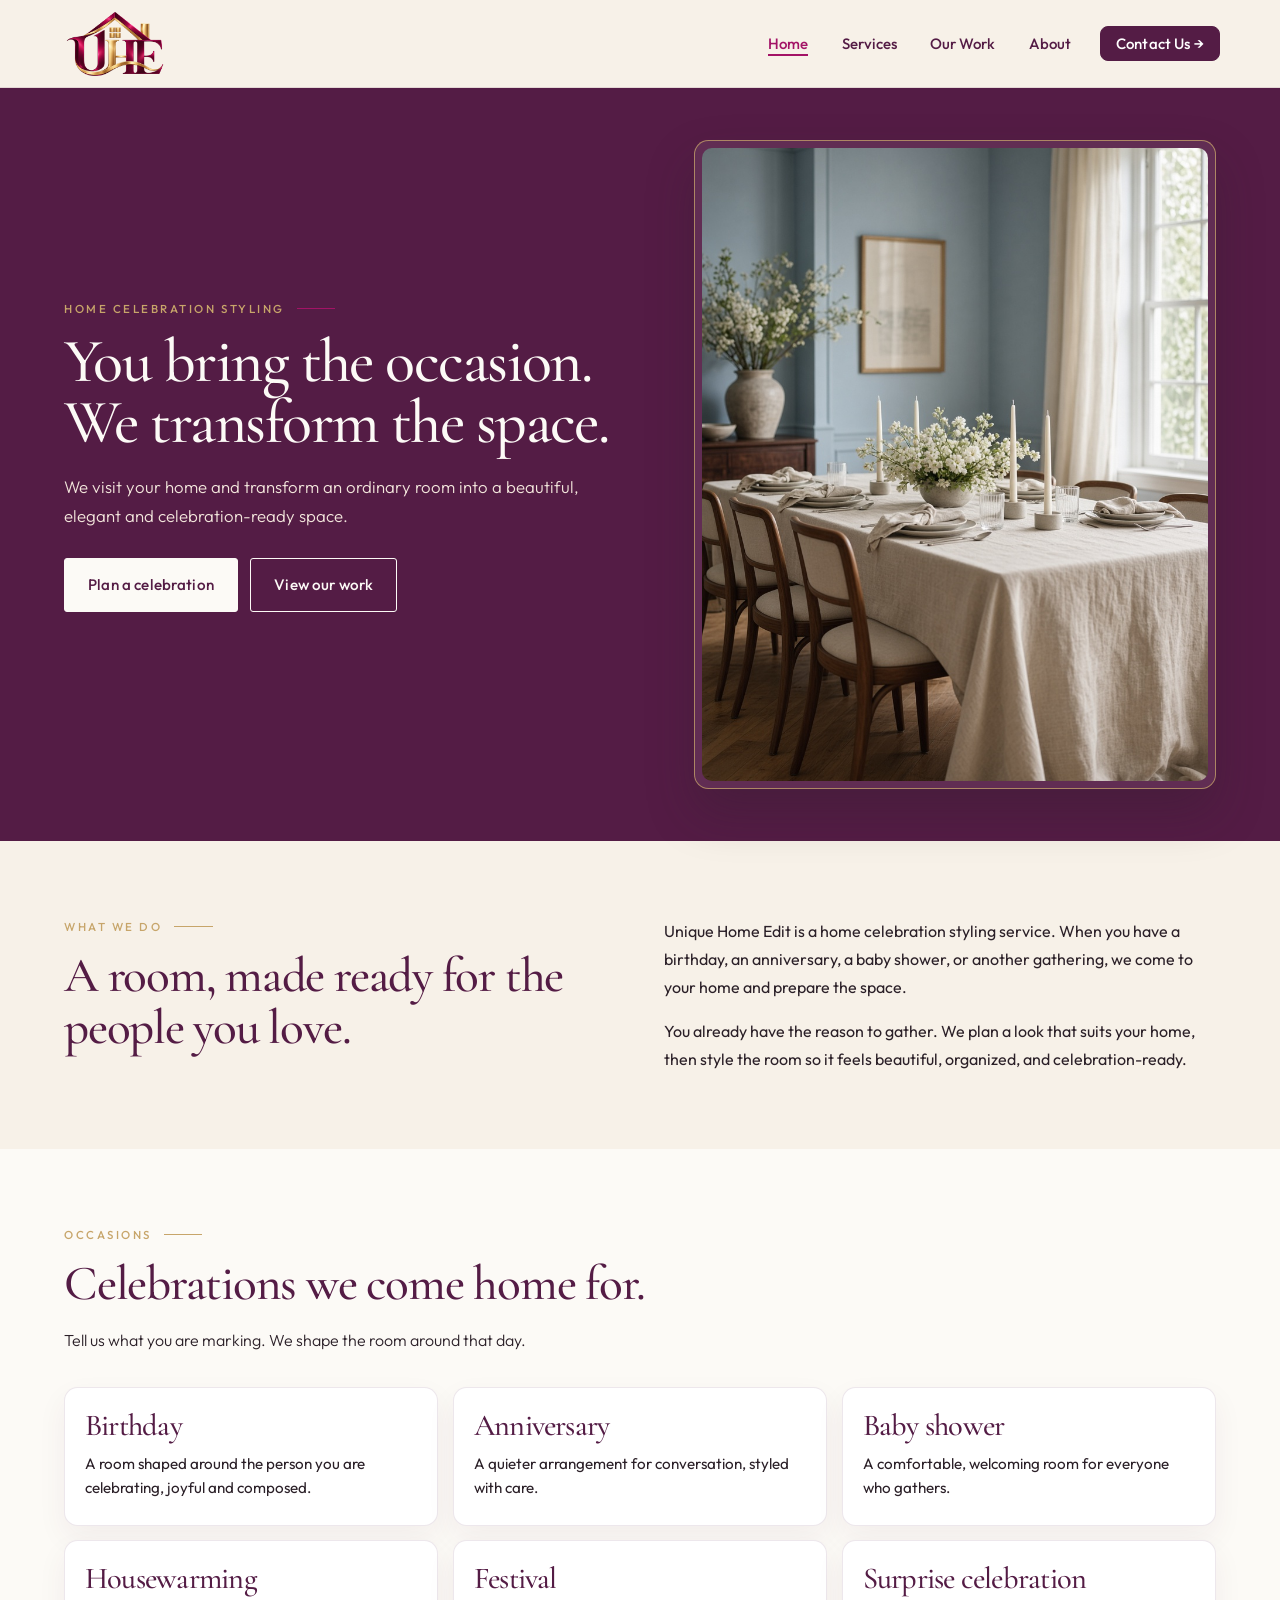
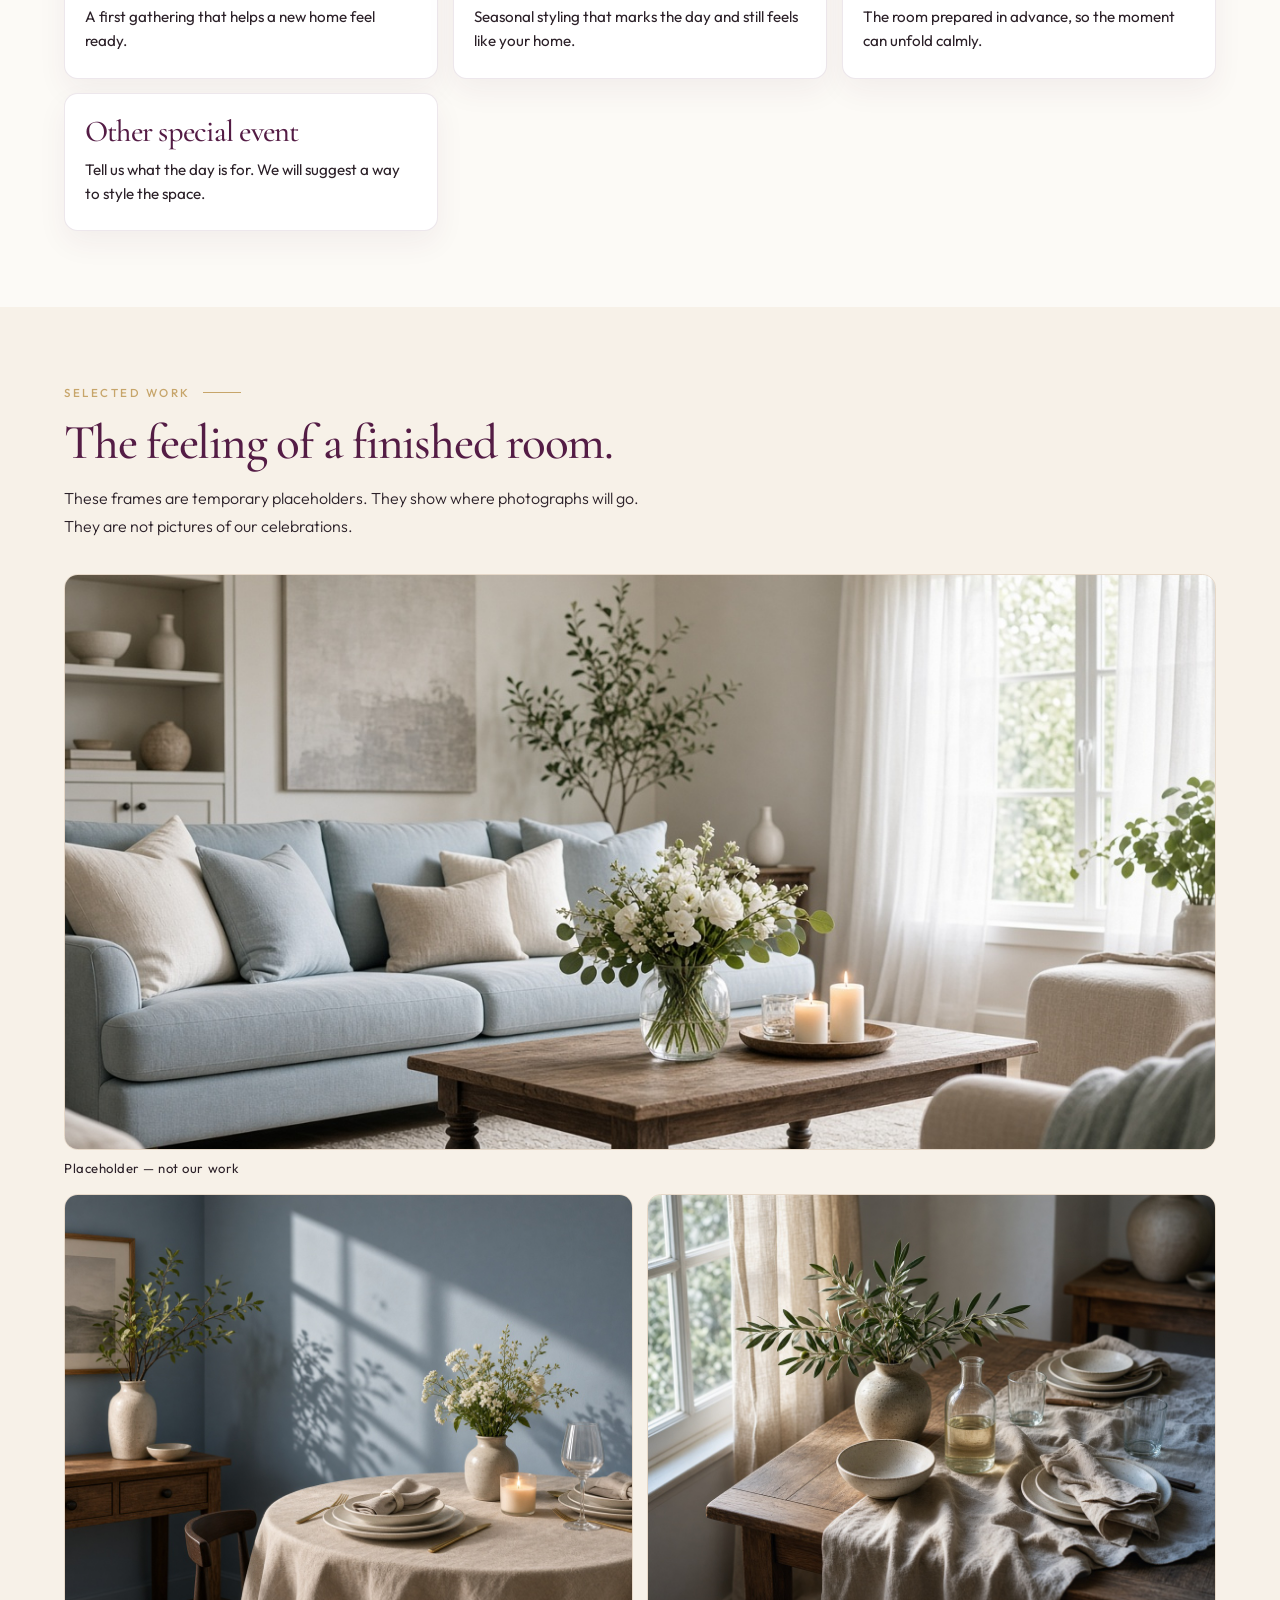
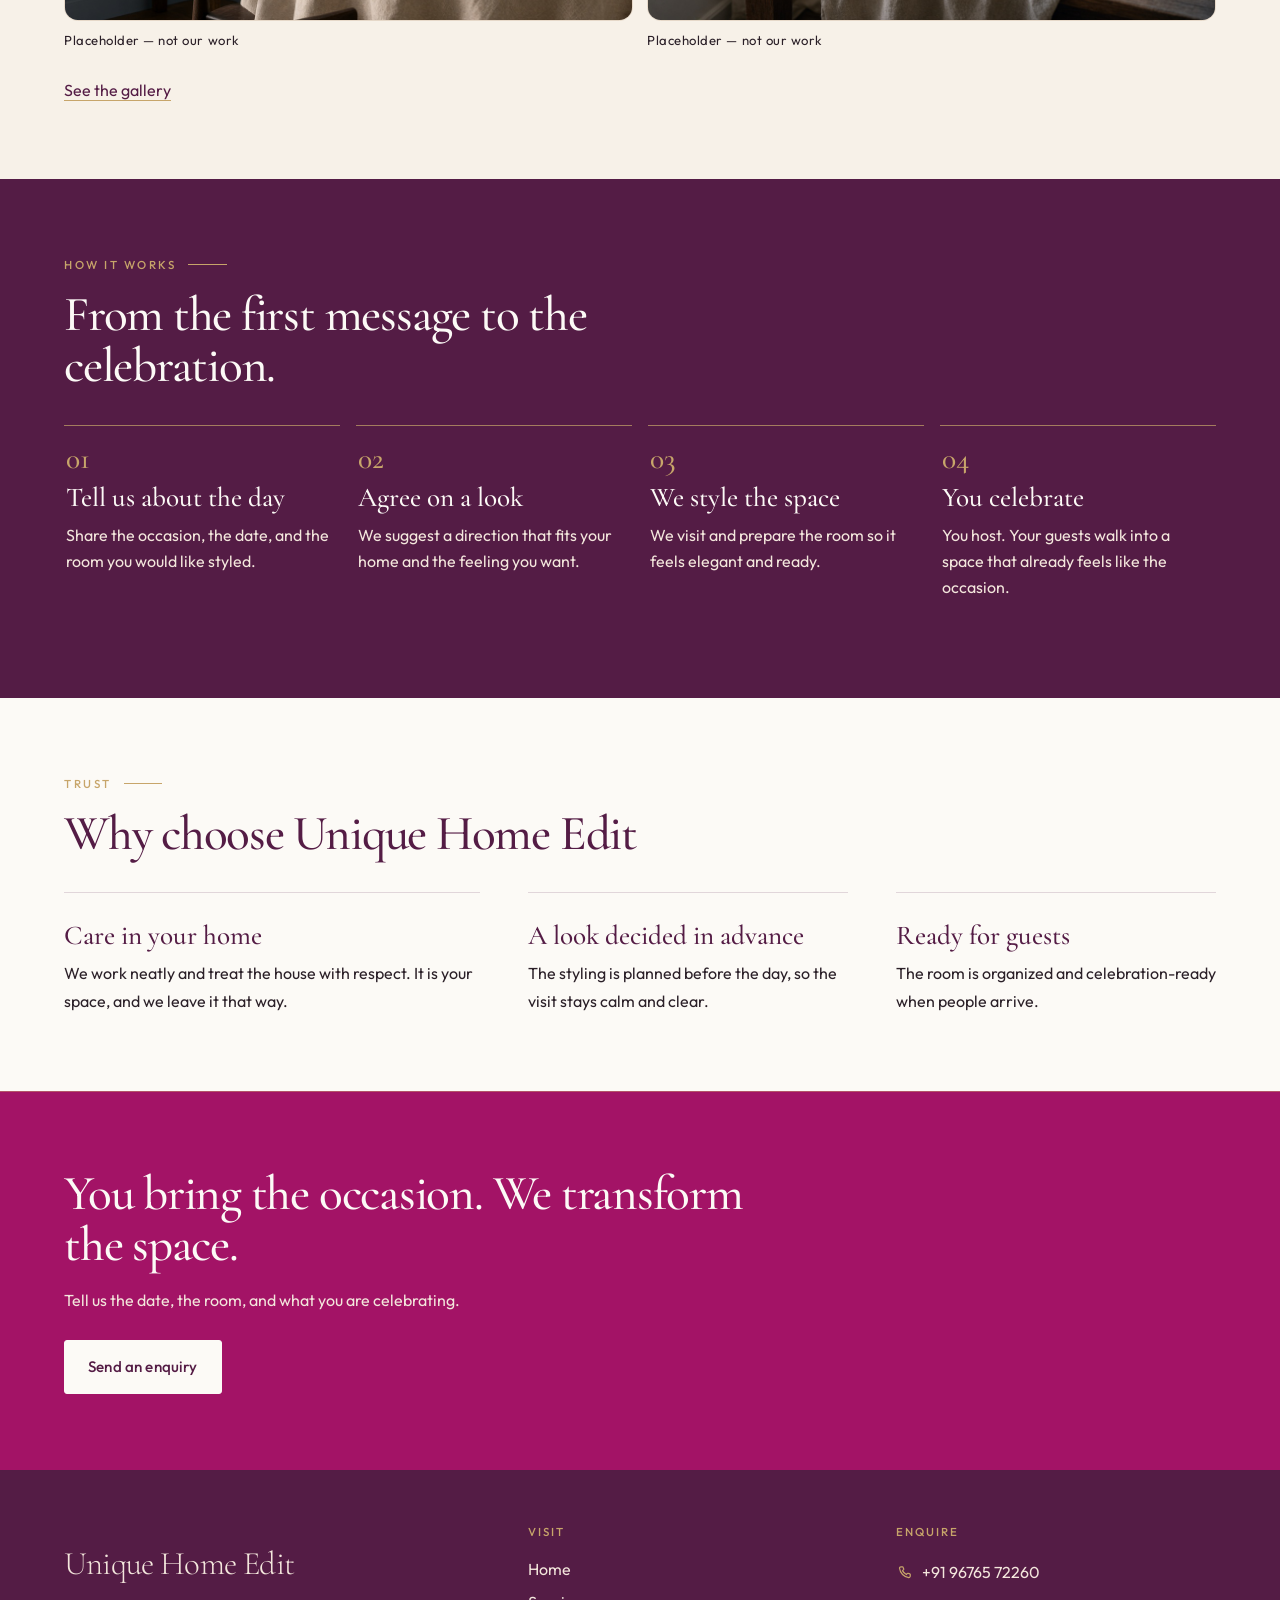
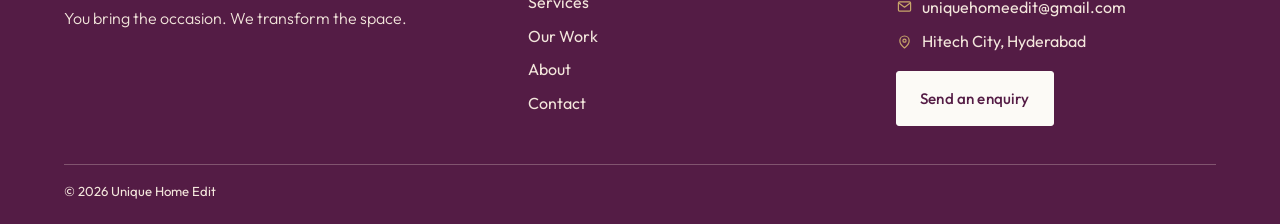
==== index.html @ 1ada2440 "added files." ====
<!DOCTYPE html>
<html lang="en">
<head>
  <meta charset="utf-8">
  <meta name="viewport" content="width=device-width, initial-scale=1">
  <title>Unique Home Edit — Home celebration styling</title>
  <meta name="description" content="Unique Home Edit visits your home and prepares a beautiful, organized space for birthdays, anniversaries, and other celebrations.">
  <meta name="theme-color" content="#541C45">
  <link rel="icon" href="images/brand/favicon.svg" type="image/svg+xml">
  <link rel="preconnect" href="https://fonts.googleapis.com">
  <link rel="preconnect" href="https://fonts.gstatic.com" crossorigin>
  <link href="https://fonts.googleapis.com/css2?family=Cormorant+Garamond:wght@500;600&family=Outfit:wght@300;400;500;600&display=swap" rel="stylesheet">
  <link rel="stylesheet" href="css/styles.css">
</head>
<body>
  <a class="skip-link" href="#main">Skip to content</a>

  <!-- 1. Header -->
  <header class="site-header">
    <div class="wrap header-inner">
      <a href="index.html" class="site-logo-link" aria-label="Unique Home Edit home">
        <img src="images/brand/uhe-logo-transparent.png" alt="Unique Home Edit" class="site-logo">
      </a>
      <button class="menu-toggle" type="button" aria-expanded="false" aria-controls="site-menu">
        <span class="sr-only">Open menu</span>
        <span class="menu-bars" aria-hidden="true"></span>
      </button>
      <nav id="site-menu" class="site-nav" aria-label="Primary">
        <div class="menu-head">
          <span class="menu-label">Menu</span>
          <button class="menu-close" type="button">Close</button>
        </div>
        <a href="index.html" aria-current="page">Home</a>
        <a href="services.html">Services</a>
        <a href="work.html">Our Work</a>
        <a href="about.html">About</a>
        <a href="contact.html" class="btn btn-nav">Contact Us →</a>
      </nav>
    </div>
  </header>

  <main id="main" tabindex="-1">
    <!-- 2. Hero -->
    <section class="hero">
      <div class="wrap hero-grid">
        <div class="hero-copy">
          <p class="eyebrow">Home celebration styling</p>
          <h1>You bring the occasion.<br> We transform the space.</h1>
          <p class="hero-text">We visit your home and transform an ordinary room into a beautiful, elegant and celebration-ready space.</p>
          <div class="hero-actions">
            <a class="btn" href="contact.html">Plan a celebration</a>
            <a class="btn btn-ghost" href="work.html">View our work</a>
          </div>
          <p class="fine-print"></p>
        </div>
        <!-- Temporary placeholder photograph. Replace this file with a real Unique Home Edit image. It is not client work. -->
        <figure class="hero-media">
          <div class="hero-frame">
            <img src="images/hero/hero-placeholder.jpg" width="1200" height="1600" alt="Temporary photograph of a styled dining room. Not a photograph of our work.">
          </div>
        </figure>
      </div>
    </section>

    <!-- 3. What We Do -->
    <section class="section section-white" aria-labelledby="what-heading">
      <div class="wrap split">
        <div>
          <p class="eyebrow">What we do</p>
          <h2 id="what-heading">A room, made ready for the people you love.</h2>
        </div>
        <div class="split-copy">
          <p>Unique Home Edit is a home celebration styling service. When you have a birthday, an anniversary, a baby shower, or another gathering, we come to your home and prepare the space.</p>
          <p>You already have the reason to gather. We plan a look that suits your home, then style the room so it feels beautiful, organized, and celebration-ready.</p>
        </div>
      </div>
    </section>

    <!-- 4. Occasions -->
    <section class="section section-light" aria-labelledby="occasions-heading">
      <div class="wrap">
        <p class="eyebrow">Occasions</p>
        <h2 id="occasions-heading">Celebrations we come home for.</h2>
        <p class="section-intro">Tell us what you are marking. We shape the room around that day.</p>
        <div class="card-grid">
          <a class="occasion-card" href="services.html#birthday">
            <h3>Birthday</h3>
            <p>A room shaped around the person you are celebrating, joyful and composed.</p>
          </a>
          <a class="occasion-card" href="services.html#anniversary">
            <h3>Anniversary</h3>
            <p>A quieter arrangement for conversation, styled with care.</p>
          </a>
          <a class="occasion-card" href="services.html#baby-shower">
            <h3>Baby shower</h3>
            <p>A comfortable, welcoming room for everyone who gathers.</p>
          </a>
          <a class="occasion-card" href="services.html#housewarming">
            <h3>Housewarming</h3>
            <p>A first gathering that helps a new home feel ready.</p>
          </a>
          <a class="occasion-card" href="services.html#festival">
            <h3>Festival</h3>
            <p>Seasonal styling that marks the day and still feels like your home.</p>
          </a>
          <a class="occasion-card" href="services.html#surprise">
            <h3>Surprise celebration</h3>
            <p>The room prepared in advance, so the moment can unfold calmly.</p>
          </a>
          <a class="occasion-card" href="services.html#other">
            <h3>Other special event</h3>
            <p>Tell us what the day is for. We will suggest a way to style the space.</p>
          </a>
        </div>
      </div>
    </section>

    <!-- 5. Selected Work -->
    <section class="section section-warm" aria-labelledby="work-heading">
      <div class="wrap">
        <p class="eyebrow">Selected work</p>
        <h2 id="work-heading">The feeling of a finished room.</h2>
        <p class="section-intro">These frames are temporary placeholders. They show where photographs will go. They are not pictures of our celebrations.</p>
        <div class="work-grid feature-grid">
          <figure class="work-card feature">
            <img src="images/gallery/gallery-01.jpg" width="1600" height="900" alt="Temporary photograph of a styled living room. Not a photograph of our work.">
            <figcaption>Placeholder — not our work</figcaption>
          </figure>
          <figure class="work-card">
            <img src="images/gallery/gallery-02.jpg" width="1600" height="1200" alt="Temporary photograph of a styled table. Not a photograph of our work.">
            <figcaption>Placeholder — not our work</figcaption>
          </figure>
          <figure class="work-card">
            <img src="images/gallery/gallery-03.jpg" width="1600" height="1200" alt="Temporary photograph of a styled table by a window. Not a photograph of our work.">
            <figcaption>Placeholder — not our work</figcaption>
          </figure>
        </div>
        <p class="section-link"><a href="work.html">See the gallery</a></p>
      </div>
    </section>

    <!-- 6. How It Works -->
    <section class="section section-navy" id="how-it-works" aria-labelledby="process-heading">
      <div class="wrap">
        <p class="eyebrow">How it works</p>
        <h2 id="process-heading">From the first message to the celebration.</h2>
        <ol class="steps">
          <li>
            <span class="step-num">01</span>
            <h3>Tell us about the day</h3>
            <p>Share the occasion, the date, and the room you would like styled.</p>
          </li>
          <li>
            <span class="step-num">02</span>
            <h3>Agree on a look</h3>
            <p>We suggest a direction that fits your home and the feeling you want.</p>
          </li>
          <li>
            <span class="step-num">03</span>
            <h3>We style the space</h3>
            <p>We visit and prepare the room so it feels elegant and ready.</p>
          </li>
          <li>
            <span class="step-num">04</span>
            <h3>You celebrate</h3>
            <p>You host. Your guests walk into a space that already feels like the occasion.</p>
          </li>
        </ol>
      </div>
    </section>

    <!-- 7. Why Choose Unique Home Edit -->
    <section class="section section-ice" aria-labelledby="why-heading">
      <div class="wrap">
        <p class="eyebrow">Trust</p>
        <h2 id="why-heading">Why choose Unique Home Edit</h2>
        <div class="reasons">
          <article class="reason">
            <h3>Care in your home</h3>
            <p>We work neatly and treat the house with respect. It is your space, and we leave it that way.</p>
          </article>
          <article class="reason">
            <h3>A look decided in advance</h3>
            <p>The styling is planned before the day, so the visit stays calm and clear.</p>
          </article>
          <article class="reason">
            <h3>Ready for guests</h3>
            <p>The room is organized and celebration-ready when people arrive.</p>
          </article>
        </div>
      </div>
    </section>

    <!-- 8. Closing call to action -->
    <section class="cta" aria-labelledby="cta-heading">
      <div class="wrap">
        <h2 id="cta-heading">You bring the occasion. We transform the space.</h2>
        <p>Tell us the date, the room, and what you are celebrating.</p>
        <a class="btn btn-light" href="contact.html">Send an enquiry</a>
      </div>
    </section>
  </main>

  <!-- 9. Footer -->
  <footer class="site-footer">
    <div class="wrap footer-grid">
      <div class="footer-brand">
        <p class="footer-name">Unique Home Edit</p>
        <p>You bring the occasion. We transform the space.</p>
      </div>
      <div>
        <p class="footer-heading">Visit</p>
        <ul class="footer-links">
          <li><a href="index.html">Home</a></li>
          <li><a href="services.html">Services</a></li>
          <li><a href="work.html">Our Work</a></li>
          <li><a href="about.html">About</a></li>
          <li><a href="contact.html">Contact</a></li>
        </ul>
      </div>
      <div>
        <p class="footer-heading">Enquire</p>
        <ul class="contact-placeholders">
          <li class="contact-phone"><a href="tel:+919676572260">+91 96765 72260</a></li>
          <li class="contact-email"><a href="mailto:uniquehomeedit@gmail.com">uniquehomeedit@gmail.com</a></li>
          <li class="contact-place">Hitech City, Hyderabad</li>
        </ul>
        <a class="btn" href="contact.html">Send an enquiry</a>
      </div>
    </div>
    <div class="wrap footer-base">© 2026 Unique Home Edit</div>
  </footer>

  <script src="js/main.js"></script>
</body>
</html>
---- css/styles.css ----
/*
  Unique Home Edit
  Warm floral palette.

  Deep plum carries the hero, process, and footer.
  Warm cream and soft ivory hold the reading sections.
  Magenta is the accent for buttons, the closing band, and active links.
  Champagne gold stays small: labels, lines, and highlights.
*/

:root {
  --primary-magenta: #A31366;
  --deep-plum: #541C45;
  --secondary-plum: #7B285E;
  --warm-cream: #F7F1E8;
  --soft-ivory: #FCFAF6;
  --dark-text: #2B2028;
  --champagne-gold: #C7A56A;
  --magenta: #a31366;
  --plum: #541c45;
  --plum-mid: #7b285e;
  --berry: #b83b83;
  --cream: #f7f1e8;
  --ivory: #fcfaf6;
  --ink: #2b2028;
  --gold: #c7a56a;
  --sage: #7f9278;
  --white: #ffffff;
  --line: #e6d8c8;
  --on-dark: #fcfaf6;
  --on-dark-muted: #f3e6dc;
  --navy: var(--plum);
  --royal: var(--magenta);
  --dusty: var(--plum-mid);
  --light: var(--on-dark-muted);
  --ice: var(--ivory);
  --warm: var(--cream);
  --hover: var(--plum-mid);
  --slate: var(--plum-mid);
  --powder: var(--line);
  --mist: var(--ivory);
  --muted: var(--ink);
  --serif: "Cormorant Garamond", Georgia, "Times New Roman", serif;
  --sans: Outfit, "Segoe UI", sans-serif;
  --max: 72rem;
  --header: 4.75rem;
  --radius: 0.9rem;
  color-scheme: light;
}

*,
*::before,
*::after {
  box-sizing: border-box;
}

html {
  scroll-behavior: smooth;
}

body {
  margin: 0;
  background: var(--warm);
  color: var(--ink);
  font-family: var(--sans);
  font-size: 1rem;
  font-weight: 400;
  line-height: 1.65;
}

body.menu-open {
  overflow: hidden;
}

img {
  max-width: 100%;
  height: auto;
  display: block;
  background: var(--mist);
}

h1,
h2,
h3,
p,
figure,
ul {
  margin: 0;
}

button,
input,
select,
textarea {
  font: inherit;
}

button {
  cursor: pointer;
}

a {
  color: inherit;
}

:focus-visible {
  outline: 2px solid var(--gold);
  outline-offset: 3px;
}

::selection {
  background: var(--plum);
  color: var(--ivory);
}

[id] {
  scroll-margin-top: 5.75rem;
}

.skip-link {
  position: absolute;
  left: 1rem;
  top: -3rem;
  z-index: 100;
  padding: 0.5rem 0.8rem;
  background: var(--white);
  color: var(--navy);
}

.skip-link:focus {
  top: 0.75rem;
}

.sr-only {
  position: absolute;
  width: 1px;
  height: 1px;
  padding: 0;
  margin: -1px;
  overflow: hidden;
  clip: rect(0, 0, 0, 0);
  white-space: nowrap;
  border: 0;
}

.wrap {
  width: min(var(--max), calc(100% - 2.5rem));
  margin-inline: auto;
}

.eyebrow {
  display: flex;
  align-items: center;
  gap: 0.75rem;
  margin-bottom: 0.9rem;
  color: var(--gold);
  font-size: 0.72rem;
  font-weight: 500;
  letter-spacing: 0.22em;
  text-transform: uppercase;
}

.eyebrow::after {
  content: "";
  width: 2.4rem;
  height: 1px;
  background: var(--gold);
}

h1,
h2,
.occasion-card h3,
.step-num,
.footer-name {
  font-family: var(--serif);
  font-weight: 500;
  letter-spacing: -0.025em;
  color: var(--navy);
}

/* Header */

.site-header {
  position: sticky;
  top: 0;
  z-index: 40;
  height: 72px;
  background: var(--warm-cream);
  border-bottom: 1px solid rgba(84, 28, 69, 0.12);
}

.site-header .wrap {
  width: 100%;
  height: 100%;
  padding-inline: 1.25rem;
}

.header-inner {
  display: flex;
  align-items: center;
  justify-content: space-between;
  gap: 1.5rem;
  height: 100%;
  padding-block: 0;
}

.site-logo-link {
  display: flex;
  align-items: center;
  flex-shrink: 0;
  background: transparent;
  text-decoration: none;
}

.site-logo {
  width: 75px;
  height: 58px;
  display: block;
  object-fit: contain;
  object-position: center;
  background: transparent;
  border: 0;
  padding: 0;
  margin: 0;
}

.menu-toggle,
.menu-close {
  display: inline-flex;
  align-items: center;
  justify-content: center;
  min-width: 44px;
  min-height: 44px;
  padding: 0.4rem;
  border: 0;
  background: transparent;
  color: var(--navy);
}

.menu-bars,
.menu-bars::before,
.menu-bars::after {
  display: block;
  width: 22px;
  height: 1.5px;
  background: var(--navy);
  position: relative;
}

.menu-bars::before,
.menu-bars::after {
  content: "";
  position: absolute;
  left: 0;
}

.menu-bars::before {
  top: -7px;
}

.menu-bars::after {
  top: 7px;
}

.menu-toggle[aria-expanded="true"] .menu-bars {
  background: transparent;
}

.menu-toggle[aria-expanded="true"] .menu-bars::before {
  top: 0;
  transform: rotate(45deg);
}

.menu-toggle[aria-expanded="true"] .menu-bars::after {
  top: 0;
  transform: rotate(-45deg);
}

.site-nav {
  position: fixed;
  inset: 0;
  z-index: 80;
  display: flex;
  flex-direction: column;
  gap: 0.15rem;
  padding: 1rem 1.5rem 2.5rem;
  background: var(--ivory);
  transform: translateX(100%);
  visibility: hidden;
  overflow-y: auto;
}

.site-nav.is-open {
  transform: none;
  visibility: visible;
}

.menu-head {
  display: flex;
  align-items: center;
  justify-content: space-between;
  margin-bottom: 1.25rem;
  padding-bottom: 0.85rem;
  border-bottom: 1px solid var(--line);
}

.menu-label {
  color: var(--navy);
  font-family: var(--sans);
  font-size: 0.8rem;
  font-weight: 500;
  letter-spacing: 0.04em;
}

.site-nav a {
  position: relative;
  padding: 0.8rem 0;
  color: var(--deep-plum);
  font-family: var(--sans);
  font-size: 1.05rem;
  font-weight: 500;
  line-height: 1.2;
  letter-spacing: 0;
  text-decoration: none;
  text-transform: none;
  transition: background-color 200ms ease, color 200ms ease, border-color 200ms ease;
}

.site-nav a:not(.btn) {
  width: fit-content;
  padding: 0.42rem 0.85rem;
  border-radius: 8px;
  background: transparent;
  color: var(--deep-plum);
}

.site-nav a[aria-current="page"]:not(.btn) {
  color: var(--primary-magenta);
  background: transparent;
}

.site-nav a[aria-current="page"]:not(.btn)::after {
  content: "";
  position: absolute;
  left: 0.85rem;
  right: 0.85rem;
  bottom: 0.22rem;
  height: 1.5px;
  background: var(--primary-magenta);
}

.site-nav a:not(.btn):hover,
.site-nav a:not(.btn):focus-visible,
.site-nav a[aria-current="page"]:not(.btn):hover,
.site-nav a[aria-current="page"]:not(.btn):focus-visible {
  background: var(--primary-magenta);
  color: #ffffff;
}

.site-nav a[aria-current="page"]:not(.btn):hover::after,
.site-nav a[aria-current="page"]:not(.btn):focus-visible::after {
  background: transparent;
}

.site-nav a.btn,
.site-nav a.btn[aria-current="page"] {
  width: 100%;
  min-height: 0;
  margin-top: 1.25rem;
  padding: 0.55rem 0.95rem;
  border-color: var(--deep-plum);
  border-radius: 8px;
  background: var(--deep-plum);
  color: #ffffff;
  font-family: var(--sans);
  font-size: 15px;
  font-weight: 500;
  line-height: 1.2;
  letter-spacing: 0.01em;
  text-transform: none;
}

.site-nav a.btn:hover,
.site-nav a.btn:focus-visible {
  border-color: var(--primary-magenta);
  background: var(--primary-magenta);
  color: #ffffff;
}

/* Buttons */

.btn {
  display: inline-flex;
  align-items: center;
  justify-content: center;
  min-height: 48px;
  padding: 0.85rem 1.45rem;
  border: 1px solid var(--magenta);
  border-radius: 3px;
  background: var(--magenta);
  color: var(--ivory);
  font-size: 0.95rem;
  font-weight: 500;
  letter-spacing: 0.01em;
  text-decoration: none;
  text-transform: none;
  transition: background 0.2s ease, color 0.2s ease, border-color 0.2s ease;
}

.btn:hover {
  background: var(--plum-mid);
  border-color: var(--plum-mid);
  color: var(--ivory);
}

.btn-ghost {
  background: transparent;
  color: var(--plum);
  border-color: var(--plum);
}

.btn-ghost:hover {
  background: var(--plum);
  border-color: var(--plum);
  color: var(--ivory);
}

.btn-light {
  background: var(--ivory);
  color: var(--plum);
  border-color: var(--ivory);
}

.btn-light:hover {
  background: var(--gold);
  color: var(--plum);
  border-color: var(--gold);
}

.btn-nav {
  min-height: 42px;
  padding: 0.55rem 1rem;
}

/* Hero */

.hero {
  padding: 2.5rem 0 3rem;
  background: var(--plum);
  color: var(--ivory);
}

.hero .eyebrow::after {
  background: var(--magenta);
}

.hero-grid {
  display: grid;
  gap: 1.75rem;
}

.hero h1 {
  max-width: 11em;
  color: var(--ivory);
  font-size: clamp(2.35rem, 4.4vw + 0.35rem, 4.15rem);
  line-height: 0.98;
}

.hero-text {
  max-width: 34rem;
  margin-top: 1.15rem;
  color: var(--on-dark-muted);
  font-size: 1.05rem;
  font-weight: 300;
  line-height: 1.75;
}

.hero .fine-print {
  color: var(--light);
}

.hero .btn {
  background: var(--ivory);
  border-color: var(--ivory);
  color: var(--plum);
}

.hero .btn:hover {
  background: var(--gold);
  border-color: var(--gold);
  color: var(--plum);
}

.hero .btn-ghost {
  background: transparent;
  border-color: var(--ivory);
  color: var(--ivory);
}

.hero .btn-ghost:hover {
  background: var(--ivory);
  border-color: var(--ivory);
  color: var(--plum);
}

.hero-actions {
  display: flex;
  flex-wrap: wrap;
  gap: 0.75rem;
  margin-top: 1.7rem;
}

.fine-print,
.notice {
  color: var(--muted);
  font-size: 0.92rem;
  line-height: 1.6;
}

.fine-print {
  margin-top: 1.15rem;
  font-size: 0.8rem;
}

.hero-frame {
  padding: 0.45rem;
  border: 1px solid rgba(199, 165, 106, 0.75);
  border-radius: var(--radius);
  background: rgba(252, 250, 246, 0.08);
  box-shadow: 0 24px 48px rgba(43, 32, 40, 0.28);
}

.hero-frame img {
  width: 100%;
  aspect-ratio: 4 / 5;
  object-fit: cover;
  border-radius: calc(var(--radius) - 0.28rem);
  background: var(--plum);
}

/* Sections */

.section {
  padding: 4.25rem 0;
}

.section-white {
  background: var(--cream);
}

.section-light {
  background: var(--ivory);
}

.section-ice {
  background: var(--ivory);
}

.section-warm {
  background: var(--cream);
}

.section-mist {
  background: var(--ivory);
}

.section-powder {
  background: var(--ivory);
}

.section-navy {
  background: var(--plum);
  color: var(--ivory);
}

.section h2,
.page-hero h1,
.cta h2 {
  max-width: 14em;
  font-size: clamp(2.2rem, 2.4vw + 1.15rem, 3.6rem);
  line-height: 1.04;
}

.section-intro,
.lede,
.split-copy p,
.prose p,
.reason p,
.service-item p,
.cta p {
  color: var(--muted);
  line-height: 1.75;
}

.section-intro,
.lede {
  max-width: 38rem;
  margin-top: 1rem;
  font-weight: 300;
}

.split,
.about-layout,
.contact-layout {
  display: grid;
  gap: 1.5rem;
}

.split-copy p + p,
.prose p + p {
  margin-top: 1rem;
}

.section-link {
  margin-top: 1.6rem;
}

.section-link a,
.text-link {
  color: var(--navy);
  text-underline-offset: 0.25em;
  text-decoration-color: var(--gold);
}

/* Occasion cards */

.card-grid,
.reasons,
.steps,
.work-grid {
  display: grid;
  gap: 0.9rem;
  margin-top: 2.1rem;
}

.occasion-card {
  display: block;
  min-height: 100%;
  padding: 1.4rem 1.25rem 1.5rem;
  border: 1px solid rgba(84, 28, 69, 0.1);
  border-radius: 0.85rem;
  background: var(--white);
  text-decoration: none;
  box-shadow: 0 12px 30px rgba(84, 28, 69, 0.06);
}

.occasion-card h3 {
  font-size: 1.9rem;
  line-height: 1.05;
}

.occasion-card p {
  margin-top: 0.6rem;
  color: var(--muted);
  font-size: 0.95rem;
  line-height: 1.6;
}

.occasion-card:hover,
.service-item:hover {
  border-color: var(--magenta);
}

.work-card img {
  transition: border-color 0.2s ease, box-shadow 0.2s ease;
}

.work-card:hover img {
  border-color: var(--plum-mid);
  box-shadow: 0 16px 34px rgba(84, 28, 69, 0.16);
}

/* Selected work */

.work-card img,
.service-item img,
.about-layout img {
  width: 100%;
  aspect-ratio: 4 / 3;
  object-fit: cover;
  border: 1px solid var(--powder);
  border-radius: 0.85rem;
  background: var(--mist);
}

.work-card figcaption,
.about-layout figcaption {
  margin-top: 0.55rem;
  color: var(--muted);
  font-size: 0.82rem;
  letter-spacing: 0.04em;
}

.callout {
  max-width: 42rem;
  margin-top: 1.35rem;
  padding: 1rem 1.15rem;
  border: 1px solid var(--powder);
  border-left: 2px solid var(--gold);
  border-radius: 0.7rem;
  background: var(--white);
  color: var(--muted);
  line-height: 1.65;
}

.callout strong {
  color: var(--navy);
  font-weight: 500;
}

/* How it works */

.steps {
  list-style: none;
  padding: 0;
}

.section-navy .steps li {
  padding: 1.15rem 0.15rem 0.35rem;
  border-top: 1px solid rgba(199, 165, 106, 0.7);
  background: transparent;
}

.section-navy h2,
.section-navy .steps h3 {
  color: var(--ivory);
}

.section-navy .eyebrow {
  color: var(--gold);
}

.section-navy .steps p {
  color: var(--light);
}

.step-num {
  display: block;
  color: var(--gold);
  font-size: 1.85rem;
  line-height: 1;
}

.steps h3,
.reason h3,
.service-item h2,
.prose h2 {
  margin-top: 0.55rem;
  font-family: var(--serif);
  font-size: 1.7rem;
  font-weight: 500;
  line-height: 1.15;
  color: var(--navy);
}

.steps p,
.reason p {
  margin-top: 0.5rem;
}

/* Why choose us */

.section-ice h2,
.section-ice h3 {
  color: var(--navy);
}

.section-ice .reason {
  padding-top: 1.1rem;
  border-top: 1px solid rgba(84, 28, 69, 0.16);
}

.section-ice .reason p {
  color: var(--ink);
}

/* Closing invitation */

.cta {
  padding: 4.5rem 0;
  border-top: 1px solid rgba(199, 165, 106, 0.45);
  background: var(--magenta);
  color: var(--ivory);
}

.cta h2 {
  color: var(--ivory);
}

.cta p {
  max-width: 32rem;
  margin-top: 1rem;
  color: var(--light);
}

.cta .btn {
  margin-top: 1.6rem;
}

/* Inner pages */

.page-hero {
  padding: 3.6rem 0 3.2rem;
  background: var(--plum);
  color: var(--ivory);
}

.page-hero h1 {
  max-width: 12em;
  color: var(--ivory);
}

.page-hero .lede {
  color: var(--light);
}

.tight {
  padding-top: 1.75rem;
}

.service-list {
  margin-top: 1.5rem;
}

.service-item {
  display: grid;
  gap: 1rem;
  padding: 1.5rem 0;
  border-top: 1px solid var(--powder);
}

.include-list {
  margin-top: 0.8rem;
  padding-left: 1.15rem;
  color: var(--muted);
  line-height: 1.8;
}

.about-layout {
  padding-bottom: 1rem;
}

.prose h2,
.service-item h2 {
  max-width: none;
}

.prose h2 {
  margin-top: 2rem;
}

/* Contact */

.contact-note {
  max-width: 34rem;
  margin-top: 1rem;
  color: var(--muted);
  line-height: 1.7;
}

.contact-placeholders {
  display: grid;
  gap: 0.7rem;
  margin-top: 1.25rem;
  padding: 0;
  list-style: none;
}

.contact-placeholders li {
  display: flex;
  align-items: flex-start;
  gap: 0.6rem;
  line-height: 1.45;
}

.contact-placeholders a {
  color: inherit;
  text-decoration: none;
}

.contact-placeholders a:hover {
  color: var(--gold);
}

.contact-placeholders li::before {
  content: "";
  width: 1.05rem;
  height: 1.05rem;
  margin-top: 0.18rem;
  flex-shrink: 0;
  background: var(--gold);
}

.contact-phone::before {
  -webkit-mask: url("data:image/svg+xml,%3Csvg xmlns='http://www.w3.org/2000/svg' viewBox='0 0 24 24' fill='none' stroke='%23000' stroke-width='1.7' stroke-linecap='round' stroke-linejoin='round'%3E%3Cpath d='M7 4h2.2c.4 0 .7.3.8.6l.9 2.4a1 1 0 0 1-.2 1L9.2 9.4a12 12 0 0 0 5.4 5.4l1.4-1.5a1 1 0 0 1 1-.2l2.4.9c.3.1.6.4.6.8V17a2 2 0 0 1-2.1 2A15 15 0 0 1 5 6.1 2 2 0 0 1 7 4z'/%3E%3C/svg%3E") center / contain no-repeat;
  mask: url("data:image/svg+xml,%3Csvg xmlns='http://www.w3.org/2000/svg' viewBox='0 0 24 24' fill='none' stroke='%23000' stroke-width='1.7' stroke-linecap='round' stroke-linejoin='round'%3E%3Cpath d='M7 4h2.2c.4 0 .7.3.8.6l.9 2.4a1 1 0 0 1-.2 1L9.2 9.4a12 12 0 0 0 5.4 5.4l1.4-1.5a1 1 0 0 1 1-.2l2.4.9c.3.1.6.4.6.8V17a2 2 0 0 1-2.1 2A15 15 0 0 1 5 6.1 2 2 0 0 1 7 4z'/%3E%3C/svg%3E") center / contain no-repeat;
}

.contact-email::before {
  -webkit-mask: url("data:image/svg+xml,%3Csvg xmlns='http://www.w3.org/2000/svg' viewBox='0 0 24 24' fill='none' stroke='%23000' stroke-width='1.7' stroke-linecap='round' stroke-linejoin='round'%3E%3Crect x='3.5' y='5.5' width='17' height='13' rx='1.5'/%3E%3Cpath d='M4 7l8 6 8-6'/%3E%3C/svg%3E") center / contain no-repeat;
  mask: url("data:image/svg+xml,%3Csvg xmlns='http://www.w3.org/2000/svg' viewBox='0 0 24 24' fill='none' stroke='%23000' stroke-width='1.7' stroke-linecap='round' stroke-linejoin='round'%3E%3Crect x='3.5' y='5.5' width='17' height='13' rx='1.5'/%3E%3Cpath d='M4 7l8 6 8-6'/%3E%3C/svg%3E") center / contain no-repeat;
}

.contact-place::before {
  -webkit-mask: url("data:image/svg+xml,%3Csvg xmlns='http://www.w3.org/2000/svg' viewBox='0 0 24 24' fill='none' stroke='%23000' stroke-width='1.7' stroke-linecap='round' stroke-linejoin='round'%3E%3Cpath d='M12 21s6.5-5.2 6.5-10.2A6.5 6.5 0 0 0 5.5 10.8C5.5 15.8 12 21 12 21z'/%3E%3Ccircle cx='12' cy='10.8' r='2.2'/%3E%3C/svg%3E") center / contain no-repeat;
  mask: url("data:image/svg+xml,%3Csvg xmlns='http://www.w3.org/2000/svg' viewBox='0 0 24 24' fill='none' stroke='%23000' stroke-width='1.7' stroke-linecap='round' stroke-linejoin='round'%3E%3Cpath d='M12 21s6.5-5.2 6.5-10.2A6.5 6.5 0 0 0 5.5 10.8C5.5 15.8 12 21 12 21z'/%3E%3Ccircle cx='12' cy='10.8' r='2.2'/%3E%3C/svg%3E") center / contain no-repeat;
}

.placeholder-tag {
  display: inline-block;
  margin-right: 0.45rem;
  padding: 0.12rem 0.4rem;
  border: 1px solid var(--gold);
  color: var(--gold);
  font-size: 0.66rem;
  font-weight: 500;
  letter-spacing: 0.14em;
  text-transform: uppercase;
  vertical-align: middle;
}

.form-card {
  padding: 1.25rem;
  border: 1px solid var(--powder);
  border-radius: 0.9rem;
  background: var(--white);
  box-shadow: 0 16px 40px rgba(84, 28, 69, 0.06);
}

.form-help {
  margin-bottom: 1.15rem;
  color: var(--muted);
  font-size: 0.92rem;
  line-height: 1.6;
}

.field {
  margin-bottom: 0.9rem;
}

.field label {
  display: block;
  margin-bottom: 0.35rem;
  color: var(--slate);
  font-size: 0.82rem;
  letter-spacing: 0.04em;
}

.field input,
.field select,
.field textarea {
  width: 100%;
  padding: 0.85rem 0.9rem;
  border: 1px solid var(--line);
  border-radius: 0.45rem;
  background: var(--ivory);
  color: var(--ink);
  font-size: 1rem;
}

.field input:focus,
.field select:focus,
.field textarea:focus {
  outline: 2px solid var(--magenta);
  outline-offset: 1px;
  border-color: var(--magenta);
}

.field textarea {
  min-height: 140px;
  resize: vertical;
}

.field input[aria-invalid="true"],
.field select[aria-invalid="true"] {
  border-color: #6e2438;
}

.field-error {
  min-height: 1.15rem;
  margin-top: 0.28rem;
  color: #6e2438;
  font-size: 0.8rem;
}

.form-note {
  display: none;
  margin-top: 1rem;
  padding: 0.9rem 1rem;
  border: 1px solid var(--powder);
  border-radius: 0.5rem;
  background: var(--mist);
  color: var(--navy);
  line-height: 1.55;
}

.form-note.is-visible {
  display: block;
}

.form-card .btn {
  width: 100%;
}

/* Footer */

.site-footer {
  padding: 3.25rem 0 1.35rem;
  border-top: 0;
  background: var(--plum);
  color: var(--ivory);
}

.footer-grid {
  display: grid;
  gap: 2rem;
}

.footer-name {
  color: var(--ivory);
  font-size: 2.05rem;
  line-height: 1;
}

.footer-brand p,
.footer-links a,
.footer-base,
.site-footer .contact-placeholders {
  color: var(--light);
}

.footer-brand p {
  max-width: 22rem;
  margin-top: 0.85rem;
  font-weight: 300;
  line-height: 1.7;
}

.footer-links {
  display: grid;
  gap: 0.45rem;
  margin-top: 0.9rem;
  padding: 0;
  list-style: none;
}

.footer-links a {
  color: var(--light);
  text-decoration: none;
}

.footer-links a:hover {
  color: var(--gold);
}

.section-link a:hover,
.text-link:hover {
  color: var(--royal);
}

.footer-heading {
  color: var(--gold);
  font-size: 0.72rem;
  font-weight: 500;
  letter-spacing: 0.18em;
  text-transform: uppercase;
}

.footer-base {
  margin-top: 2.4rem;
  padding-top: 1rem;
  border-top: 1px solid rgba(243, 230, 220, 0.28);
  font-size: 0.82rem;
}

.footer-grid .btn {
  margin-top: 1.15rem;
  background: var(--ivory);
  border-color: var(--ivory);
  color: var(--plum);
}

.footer-grid .btn:hover {
  background: var(--gold);
  border-color: var(--gold);
  color: var(--plum);
}

/* Wider screens */

@media (min-width: 700px) {
  .card-grid,
  .work-grid {
    grid-template-columns: 1fr 1fr;
  }

  .feature-grid .feature {
    grid-column: 1 / -1;
  }

  .feature-grid .feature img {
    aspect-ratio: 16 / 8;
  }

  .form-row {
    display: grid;
    grid-template-columns: 1fr 1fr;
    gap: 0 1rem;
  }

  .form-card {
    padding: 1.7rem;
  }

  .form-card .btn {
    width: auto;
  }
}

@media (min-width: 768px) {
  .menu-toggle {
    display: none;
  }

  .site-nav {
    position: static;
    visibility: visible;
    transform: none;
    flex-direction: row;
    align-items: center;
    gap: 1.7rem;
    padding: 0;
    overflow: visible;
    background: transparent;
  }

  .menu-head {
    display: none;
  }

  .site-header .wrap {
    padding-inline: 40px;
  }

  .site-header {
    height: 88px;
  }

  .header-inner {
    padding-block: 0;
  }

  .site-logo {
    width: 110px;
    height: 72px;
  }

  .site-nav {
    gap: 0.4rem;
  }

  .site-nav a:not(.btn) {
    padding: 0.42rem 0.85rem;
    font-size: 15px;
  }

  .site-nav a.btn,
  .site-nav a.btn[aria-current="page"] {
    width: fit-content;
    margin-top: 0;
    margin-left: 0.55rem;
    padding: 0.48rem 0.95rem;
    background: var(--deep-plum);
    border-color: var(--deep-plum);
    color: #ffffff;
    letter-spacing: 0.01em;
    text-transform: none;
    box-shadow: none;
  }
}

@media (min-width: 1200px) {
  .site-header .wrap {
    padding-inline: 60px;
  }
}

@media (max-width: 699px) {
  .hero-actions .btn,
  .cta .btn,
  .site-footer .btn {
    width: 100%;
  }
}

@media (min-width: 768px) {
  .hero-grid {
    grid-template-columns: 1fr 0.92fr;
    gap: 2rem;
    align-items: center;
  }
}

@media (min-width: 860px) {
  .section {
    padding: 4.75rem 0;
  }

  .split,
  .about-layout,
  .contact-layout,
  .reasons,
  .footer-grid {
    grid-template-columns: 1fr 1fr;
    gap: 3rem;
    align-items: start;
  }

  .reasons,
  .footer-grid {
    grid-template-columns: 1.3fr 1fr 1fr;
  }

  .contact-layout {
    grid-template-columns: 0.85fr 1.15fr;
  }

  .steps {
    grid-template-columns: repeat(4, 1fr);
    gap: 1rem;
  }

  .service-item {
    grid-template-columns: 220px 1fr;
    gap: 2rem;
    align-items: center;
    padding: 1.9rem 0;
  }

  .cta {
    padding: 4.75rem 0;
  }
}

@media (min-width: 900px) {
  .hero {
    padding: 3.25rem 0;
  }

  .hero-grid {
    grid-template-columns: 1.05fr 0.95fr;
    gap: 3.25rem;
    align-items: center;
  }

  .hero-frame img {
    aspect-ratio: 4 / 5;
    max-height: 640px;
  }
}

@media (min-width: 960px) {
  .card-grid {
    grid-template-columns: 1fr 1fr 1fr;
  }
}

@media (prefers-reduced-motion: reduce) {
  html {
    scroll-behavior: auto;
  }

  *,
  *::before,
  *::after {
    transition: none !important;
  }
}
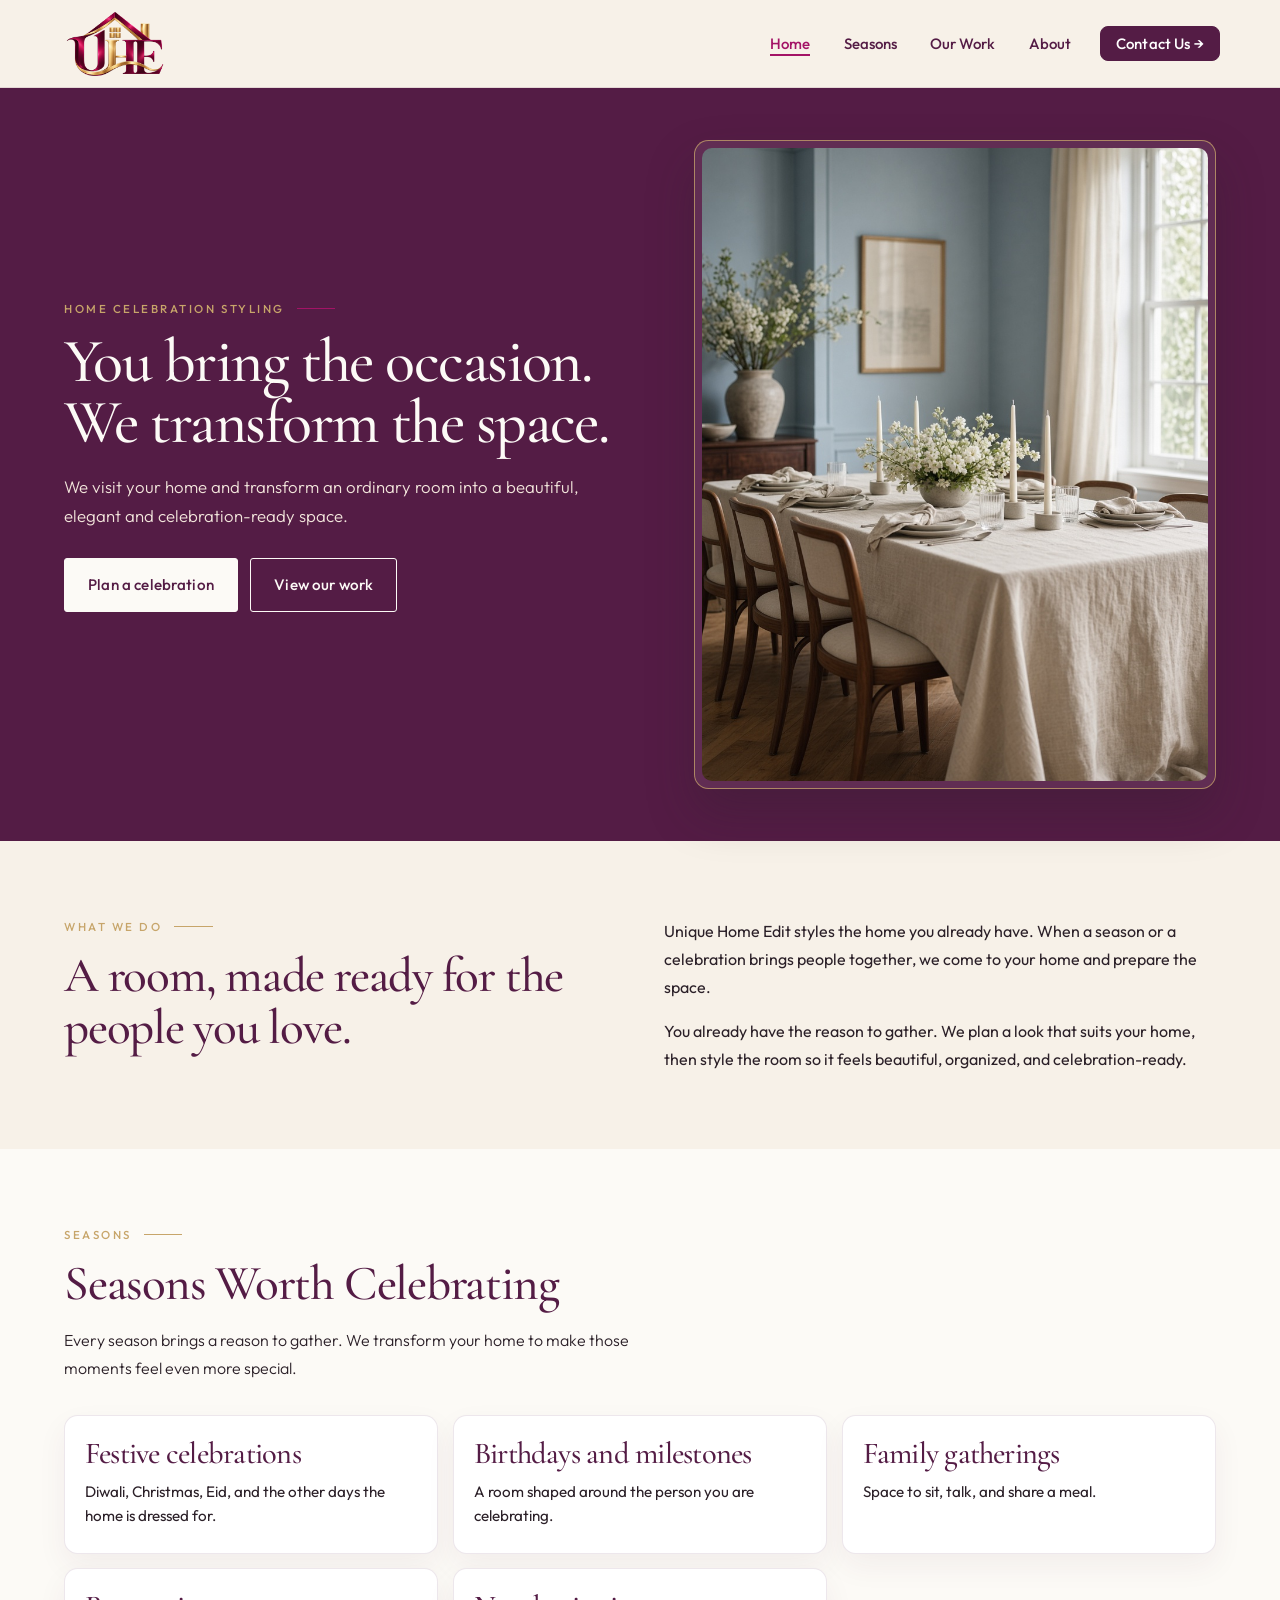
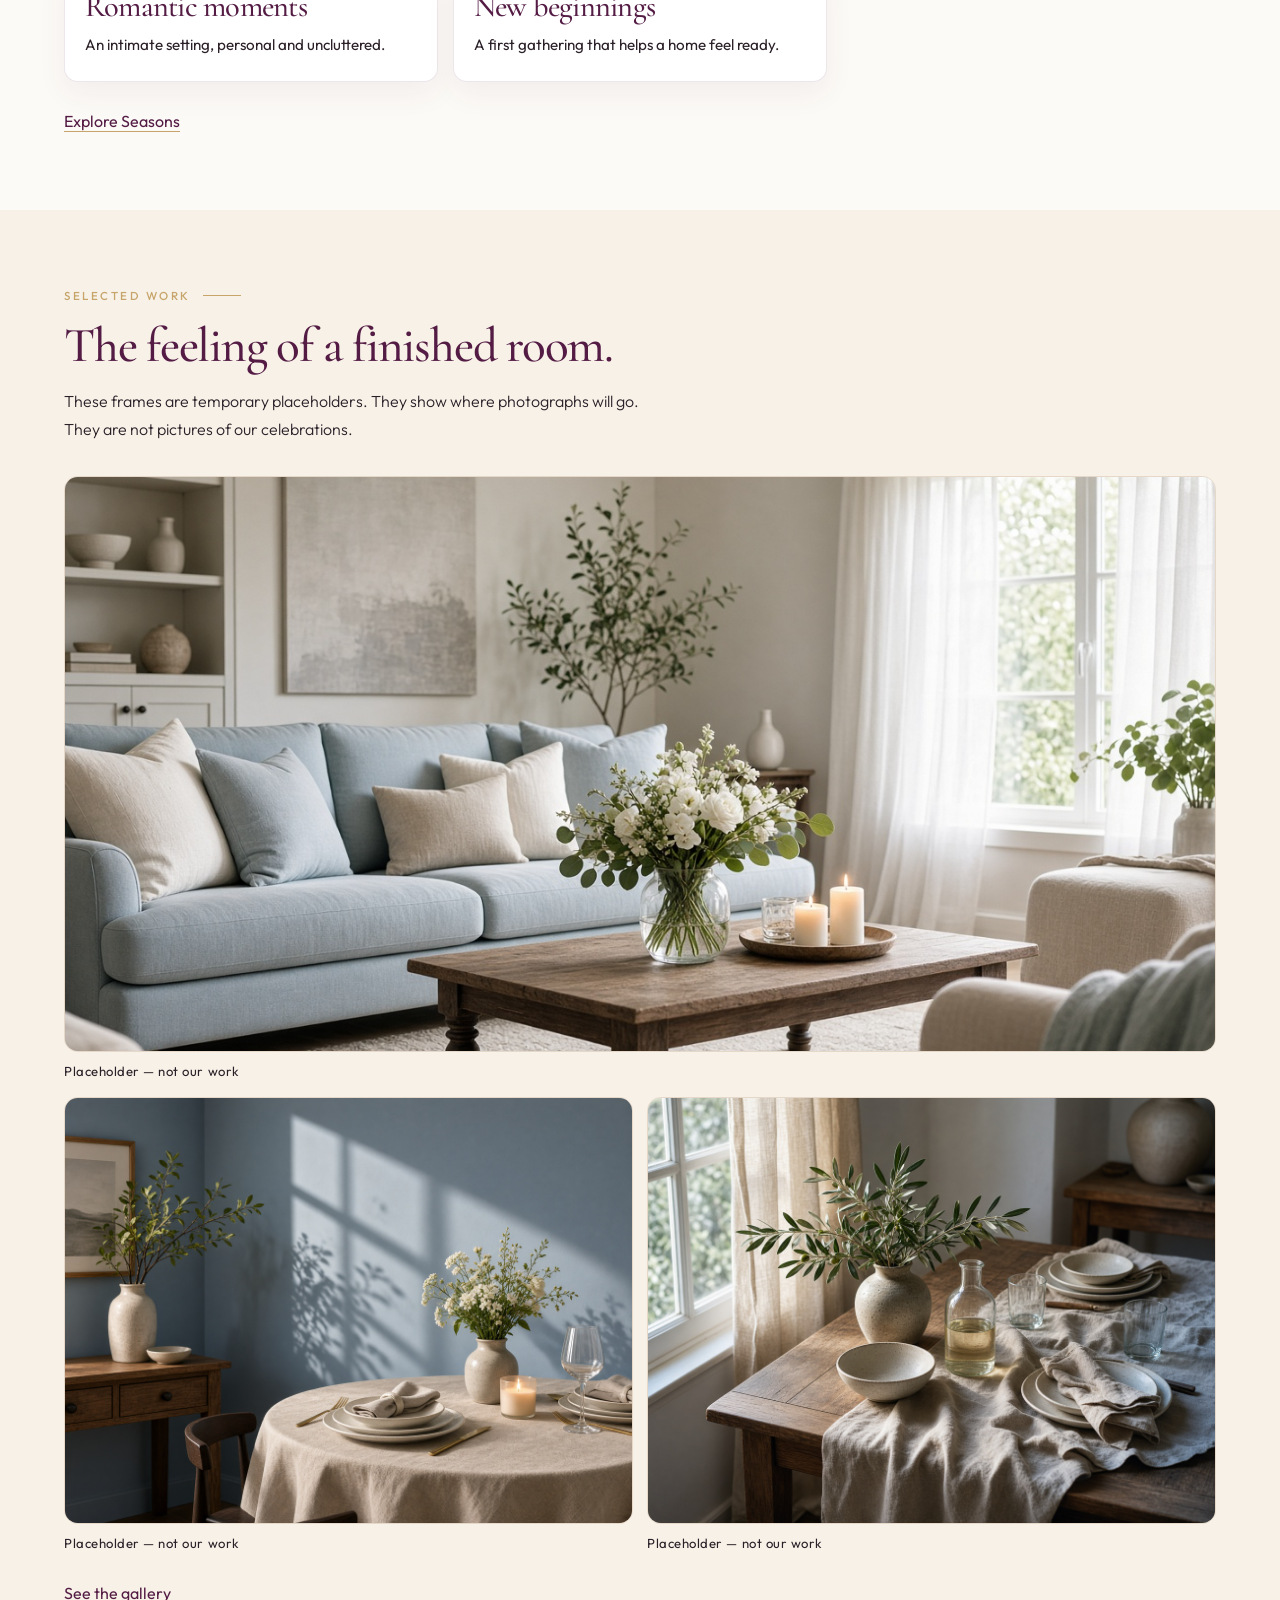
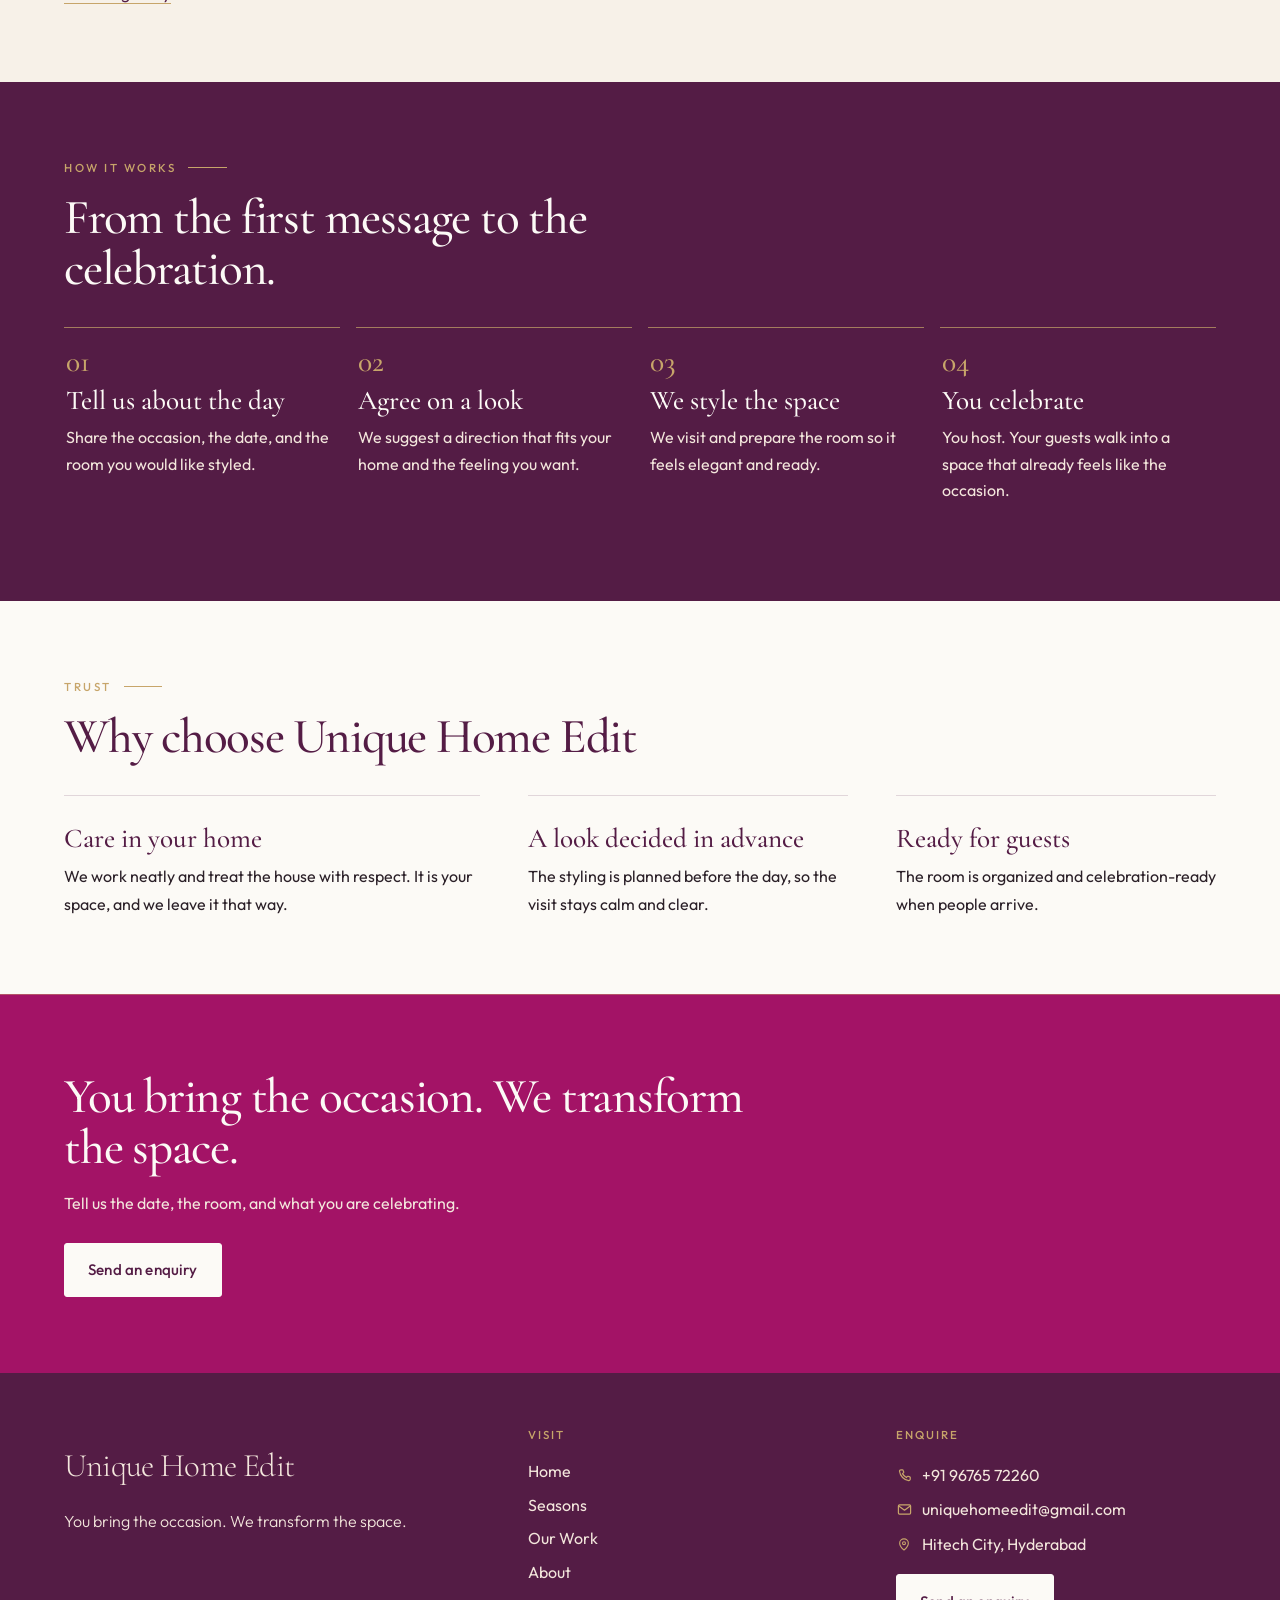
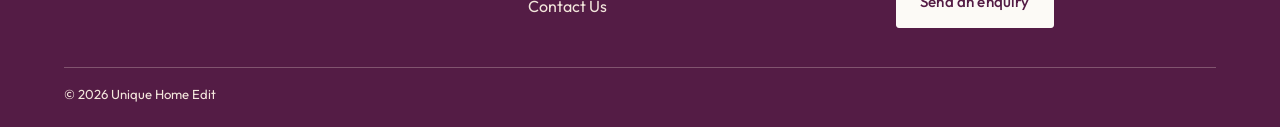
==== commit 99c6df79: "added logos" ====
--- a/index.html
+++ b/index.html
@@ -3,8 +3,8 @@
 <head>
   <meta charset="utf-8">
   <meta name="viewport" content="width=device-width, initial-scale=1">
-  <title>Unique Home Edit — Home celebration styling</title>
-  <meta name="description" content="Unique Home Edit visits your home and prepares a beautiful, organized space for birthdays, anniversaries, and other celebrations.">
+  <title>Unique Home Edit | Restyle Your Space</title>
+  <meta name="description" content="Unique Home Edit restyles your home for the season and the celebration, creating warm, elegant, celebration-ready spaces.">
   <meta name="theme-color" content="#541C45">
   <link rel="icon" href="images/brand/favicon.svg" type="image/svg+xml">
   <link rel="preconnect" href="https://fonts.googleapis.com">
@@ -31,7 +31,7 @@
           <button class="menu-close" type="button">Close</button>
         </div>
         <a href="index.html" aria-current="page">Home</a>
-        <a href="services.html">Services</a>
+        <a href="seasons.html">Seasons</a>
         <a href="work.html">Our Work</a>
         <a href="about.html">About</a>
         <a href="contact.html" class="btn btn-nav">Contact Us →</a>
@@ -70,7 +70,7 @@
           <h2 id="what-heading">A room, made ready for the people you love.</h2>
         </div>
         <div class="split-copy">
-          <p>Unique Home Edit is a home celebration styling service. When you have a birthday, an anniversary, a baby shower, or another gathering, we come to your home and prepare the space.</p>
+          <p>Unique Home Edit styles the home you already have. When a season or a celebration brings people together, we come to your home and prepare the space.</p>
           <p>You already have the reason to gather. We plan a look that suits your home, then style the room so it feels beautiful, organized, and celebration-ready.</p>
         </div>
       </div>
@@ -79,39 +79,32 @@
     <!-- 4. Occasions -->
     <section class="section section-light" aria-labelledby="occasions-heading">
       <div class="wrap">
-        <p class="eyebrow">Occasions</p>
-        <h2 id="occasions-heading">Celebrations we come home for.</h2>
-        <p class="section-intro">Tell us what you are marking. We shape the room around that day.</p>
+        <p class="eyebrow">Seasons</p>
+        <h2 id="occasions-heading">Seasons Worth Celebrating</h2>
+        <p class="section-intro">Every season brings a reason to gather. We transform your home to make those moments feel even more special.</p>
         <div class="card-grid">
-          <a class="occasion-card" href="services.html#birthday">
-            <h3>Birthday</h3>
-            <p>A room shaped around the person you are celebrating, joyful and composed.</p>
-          </a>
-          <a class="occasion-card" href="services.html#anniversary">
-            <h3>Anniversary</h3>
-            <p>A quieter arrangement for conversation, styled with care.</p>
-          </a>
-          <a class="occasion-card" href="services.html#baby-shower">
-            <h3>Baby shower</h3>
-            <p>A comfortable, welcoming room for everyone who gathers.</p>
-          </a>
-          <a class="occasion-card" href="services.html#housewarming">
-            <h3>Housewarming</h3>
-            <p>A first gathering that helps a new home feel ready.</p>
-          </a>
-          <a class="occasion-card" href="services.html#festival">
-            <h3>Festival</h3>
-            <p>Seasonal styling that marks the day and still feels like your home.</p>
-          </a>
-          <a class="occasion-card" href="services.html#surprise">
-            <h3>Surprise celebration</h3>
-            <p>The room prepared in advance, so the moment can unfold calmly.</p>
-          </a>
-          <a class="occasion-card" href="services.html#other">
-            <h3>Other special event</h3>
-            <p>Tell us what the day is for. We will suggest a way to style the space.</p>
-          </a>
-        </div>
+          <a class="occasion-card" href="seasons.html#festive">
+            <h3>Festive celebrations</h3>
+            <p>Diwali, Christmas, Eid, and the other days the home is dressed for.</p>
+          </a>
+          <a class="occasion-card" href="seasons.html#milestones">
+            <h3>Birthdays and milestones</h3>
+            <p>A room shaped around the person you are celebrating.</p>
+          </a>
+          <a class="occasion-card" href="seasons.html#gatherings">
+            <h3>Family gatherings</h3>
+            <p>Space to sit, talk, and share a meal.</p>
+          </a>
+          <a class="occasion-card" href="seasons.html#romantic">
+            <h3>Romantic moments</h3>
+            <p>An intimate setting, personal and uncluttered.</p>
+          </a>
+          <a class="occasion-card" href="seasons.html#beginnings">
+            <h3>New beginnings</h3>
+            <p>A first gathering that helps a home feel ready.</p>
+          </a>
+        </div>
+        <p class="section-link"><a href="seasons.html">Explore Seasons</a></p>
       </div>
     </section>
 
@@ -212,10 +205,10 @@
         <p class="footer-heading">Visit</p>
         <ul class="footer-links">
           <li><a href="index.html">Home</a></li>
-          <li><a href="services.html">Services</a></li>
+          <li><a href="seasons.html">Seasons</a></li>
           <li><a href="work.html">Our Work</a></li>
           <li><a href="about.html">About</a></li>
-          <li><a href="contact.html">Contact</a></li>
+          <li><a href="contact.html">Contact Us</a></li>
         </ul>
       </div>
       <div>
--- a/css/styles.css
+++ b/css/styles.css
@@ -212,9 +212,11 @@
   text-decoration: none;
 }
 
-.site-logo {
+img.site-logo {
   width: 75px;
   height: 58px;
+  max-width: none;
+  max-height: none;
   display: block;
   object-fit: contain;
   object-position: center;
@@ -222,6 +224,7 @@
   border: 0;
   padding: 0;
   margin: 0;
+  flex-shrink: 0;
 }
 
 .menu-toggle,
@@ -1150,7 +1153,7 @@
     padding-block: 0;
   }
 
-  .site-logo {
+  img.site-logo {
     width: 110px;
     height: 72px;
   }
